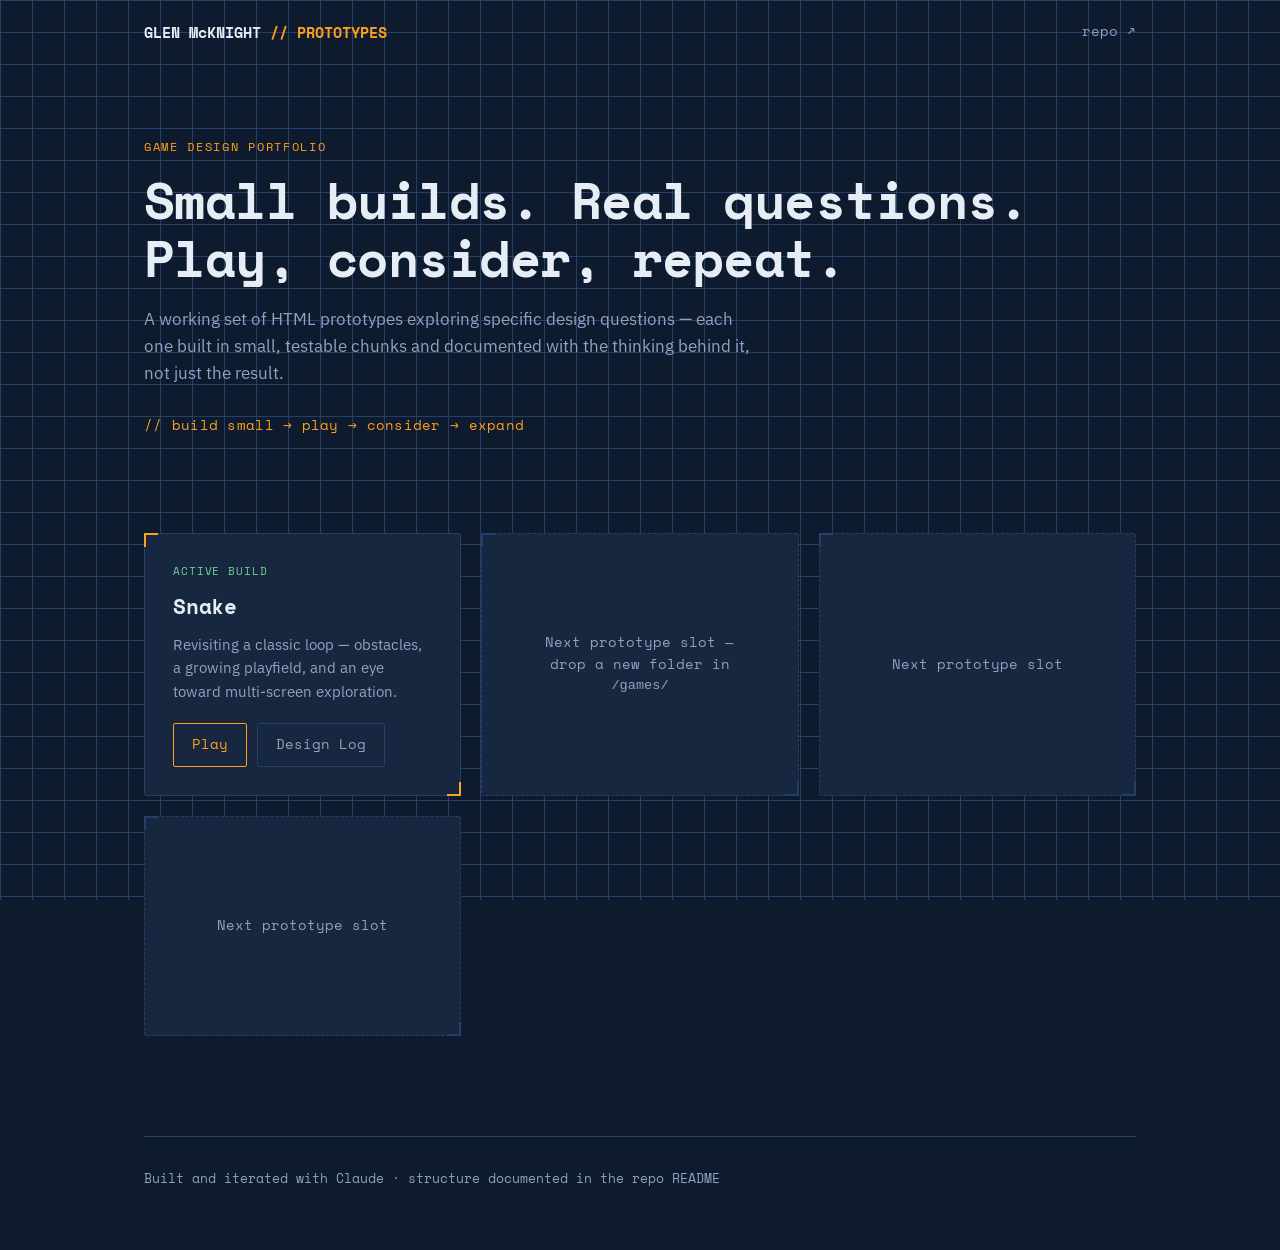
==== index.html @ 922ea966 "Added portfolio first take" ====
<!DOCTYPE html>
<html lang="en">
<head>
<meta charset="UTF-8">
<meta name="viewport" content="width=device-width, initial-scale=1.0">
<title>Glen McKnight — Game Design Prototypes</title>
<link rel="stylesheet" href="shared/style.css">
<style>
  .hero {
    padding: 64px 0 56px;
  }
  .hero h1 {
    font-size: clamp(2rem, 5vw, 3.2rem);
    margin-top: 14px;
    line-height: 1.15;
  }
  .hero p.lede {
    font-family: var(--sans);
    font-size: 1.05rem;
    color: var(--text-dim);
    max-width: 620px;
    margin-top: 18px;
  }
  .philosophy {
    margin-top: 28px;
    font-family: var(--mono);
    font-size: 0.85rem;
    color: var(--accent);
    letter-spacing: 0.02em;
  }

  .grid {
    display: grid;
    grid-template-columns: repeat(auto-fill, minmax(280px, 1fr));
    gap: 20px;
    padding: 40px 0 20px;
  }

  .card {
    display: flex;
    flex-direction: column;
    justify-content: space-between;
    min-height: 220px;
  }
  .card .status {
    font-family: var(--mono);
    font-size: 0.7rem;
    letter-spacing: 0.08em;
    text-transform: uppercase;
    color: var(--ok);
    margin-bottom: 10px;
  }
  .card .status.dev { color: var(--accent); }
  .card .status.idea { color: var(--text-dim); }

  .card h2 {
    font-size: 1.3rem;
  }
  .card p.tagline {
    color: var(--text-dim);
    font-size: 0.92rem;
    margin: 10px 0 20px;
  }
  .card .links {
    display: flex;
    gap: 10px;
    flex-wrap: wrap;
  }

  .card.placeholder {
    border-style: dashed;
    align-items: center;
    justify-content: center;
    text-align: center;
    color: var(--text-dim);
    font-family: var(--mono);
    font-size: 0.85rem;
  }
  .card.placeholder::before,
  .card.placeholder::after { border-color: var(--grid-line); }
</style>
</head>
<body>
<div class="container">

  <nav class="site-nav">
    <div class="brand">GLEN McKNIGHT <span>// PROTOTYPES</span></div>
    <a class="back" href="https://github.com/glencmcknight/AIPrototypes">repo ↗</a>
  </nav>

  <section class="hero">
    <div class="eyebrow">Game Design Portfolio</div>
    <h1>Small builds. Real questions.<br>Play, consider, repeat.</h1>
    <p class="lede">
      A working set of HTML prototypes exploring specific design questions —
      each one built in small, testable chunks and documented with the
      thinking behind it, not just the result.
    </p>
    <div class="philosophy">// build small → play → consider → expand</div>
  </section>

  <section class="grid">

    <div class="panel card">
      <div>
        <div class="status">Active build</div>
        <h2>Snake</h2>
        <p class="tagline">
          Revisiting a classic loop — obstacles, a growing playfield,
          and an eye toward multi-screen exploration.
        </p>
      </div>
      <div class="links">
        <a class="btn" href="games/snake/index.html">Play</a>
        <a class="btn ghost" href="games/snake/writeup.html">Design Log</a>
      </div>
    </div>

    <div class="panel card placeholder">
      Next prototype slot —<br>drop a new folder in <code>/games/</code>
    </div>

    <div class="panel card placeholder">
      Next prototype slot
    </div>

    <div class="panel card placeholder">
      Next prototype slot
    </div>

  </section>

  <footer>
    Built and iterated with Claude · structure documented in the repo README
  </footer>

</div>
</body>
</html>
---- shared/style.css ----
/* ============================================================
   Portfolio shared stylesheet — "blueprint schematic" system
   ============================================================ */

@import url('https://fonts.googleapis.com/css2?family=Space+Mono:wght@400;700&family=IBM+Plex+Sans:wght@400;500;600&display=swap');

:root {
  --ink: #0E1A2E;
  --panel: #16273F;
  --panel-raised: #1C3153;
  --grid-line: #24406A;
  --text: #E7EDF5;
  --text-dim: #8FA3BF;
  --accent: #FF9F1C;
  --accent-dim: #B97524;
  --ok: #6FCF97;

  --mono: 'Space Mono', 'Courier New', monospace;
  --sans: 'IBM Plex Sans', -apple-system, BlinkMacSystemFont, sans-serif;

  --radius: 2px;
}

* { box-sizing: border-box; }

html { scroll-behavior: smooth; }

body {
  margin: 0;
  background-color: var(--ink);
  background-image:
    linear-gradient(var(--grid-line) 1px, transparent 1px),
    linear-gradient(90deg, var(--grid-line) 1px, transparent 1px);
  background-size: 32px 32px;
  background-attachment: fixed;
  color: var(--text);
  font-family: var(--sans);
  line-height: 1.6;
  -webkit-font-smoothing: antialiased;
}

@media (prefers-reduced-motion: reduce) {
  * { animation: none !important; transition: none !important; }
}

a { color: var(--accent); text-decoration: none; }
a:hover { text-decoration: underline; }
a:focus-visible, button:focus-visible {
  outline: 2px solid var(--accent);
  outline-offset: 2px;
}

.eyebrow {
  font-family: var(--mono);
  font-size: 0.75rem;
  letter-spacing: 0.14em;
  text-transform: uppercase;
  color: var(--accent);
}

h1, h2, h3 {
  font-family: var(--mono);
  font-weight: 700;
  margin: 0;
  letter-spacing: -0.01em;
}

.container {
  max-width: 1040px;
  margin: 0 auto;
  padding: 0 24px;
}

/* ---------- Blueprint panel: the signature framing device ---------- */

.panel {
  position: relative;
  background: var(--panel);
  border: 1px solid var(--grid-line);
  border-radius: var(--radius);
  padding: 28px;
}

.panel::before,
.panel::after,
.panel .corner-tl,
.panel .corner-br {
  content: "";
  position: absolute;
  width: 12px;
  height: 12px;
  pointer-events: none;
}

.panel::before {
  top: -1px; left: -1px;
  border-top: 2px solid var(--accent);
  border-left: 2px solid var(--accent);
}

.panel::after {
  bottom: -1px; right: -1px;
  border-bottom: 2px solid var(--accent);
  border-right: 2px solid var(--accent);
}

/* ---------- Top nav ---------- */

.site-nav {
  display: flex;
  align-items: center;
  justify-content: space-between;
  padding: 20px 0;
  border-bottom: 1px solid var(--grid-line);
  margin-bottom: 8px;
}

.site-nav .brand {
  font-family: var(--mono);
  font-weight: 700;
  font-size: 0.95rem;
  color: var(--text);
}

.site-nav .brand span { color: var(--accent); }

.site-nav a.back {
  font-family: var(--mono);
  font-size: 0.85rem;
  color: var(--text-dim);
}
.site-nav a.back:hover { color: var(--accent); }

/* ---------- Buttons ---------- */

.btn {
  display: inline-block;
  font-family: var(--mono);
  font-size: 0.85rem;
  padding: 10px 18px;
  border: 1px solid var(--accent);
  border-radius: var(--radius);
  color: var(--accent);
  background: transparent;
  cursor: pointer;
  transition: background 0.15s ease, color 0.15s ease;
}
.btn:hover {
  background: var(--accent);
  color: var(--ink);
  text-decoration: none;
}

.btn.ghost {
  border-color: var(--grid-line);
  color: var(--text-dim);
}
.btn.ghost:hover {
  background: var(--panel-raised);
  color: var(--text);
}

footer {
  margin-top: 80px;
  padding: 32px 0 60px;
  border-top: 1px solid var(--grid-line);
  color: var(--text-dim);
  font-family: var(--mono);
  font-size: 0.8rem;
}
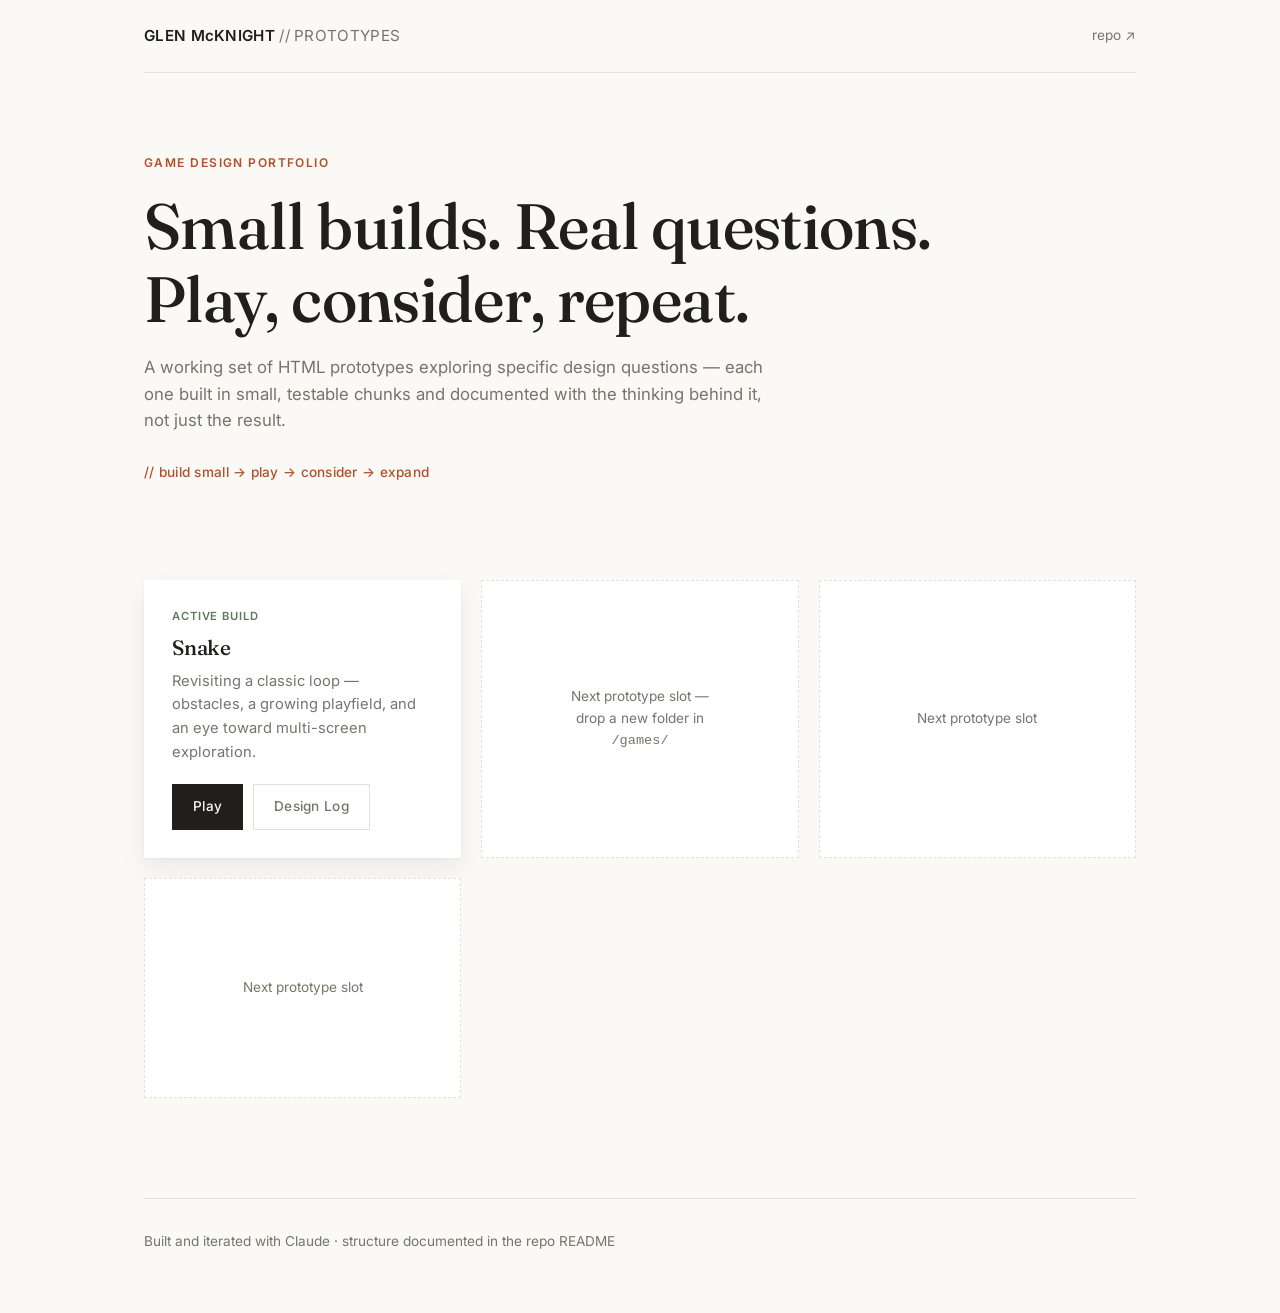
==== commit 88878b16: "Retheme portfolio site from dark tech/grid look to light editorial style Replaces shared/style.css (" ====
--- a/index.html
+++ b/index.html
@@ -7,12 +7,11 @@
 <link rel="stylesheet" href="shared/style.css">
 <style>
   .hero {
-    padding: 64px 0 56px;
+    padding: 72px 0 56px;
   }
   .hero h1 {
-    font-size: clamp(2rem, 5vw, 3.2rem);
-    margin-top: 14px;
-    line-height: 1.15;
+    font-size: clamp(2.4rem, 6vw, 4rem);
+    margin-top: 16px;
   }
   .hero p.lede {
     font-family: var(--sans);
@@ -23,7 +22,8 @@
   }
   .philosophy {
     margin-top: 28px;
-    font-family: var(--mono);
+    font-family: var(--sans);
+    font-weight: 500;
     font-size: 0.85rem;
     color: var(--accent);
     letter-spacing: 0.02em;
@@ -41,9 +41,15 @@
     flex-direction: column;
     justify-content: space-between;
     min-height: 220px;
+    transition: box-shadow 0.15s ease, transform 0.15s ease;
+  }
+  .card:not(.placeholder):hover {
+    box-shadow: 0 4px 8px rgba(32, 31, 29, 0.06), 0 16px 32px rgba(32, 31, 29, 0.1);
+    transform: translateY(-2px);
   }
   .card .status {
-    font-family: var(--mono);
+    font-family: var(--sans);
+    font-weight: 600;
     font-size: 0.7rem;
     letter-spacing: 0.08em;
     text-transform: uppercase;
@@ -68,16 +74,15 @@
   }
 
   .card.placeholder {
-    border-style: dashed;
+    border: 1px dashed var(--border);
+    box-shadow: none;
     align-items: center;
     justify-content: center;
     text-align: center;
     color: var(--text-dim);
-    font-family: var(--mono);
+    font-family: var(--sans);
     font-size: 0.85rem;
   }
-  .card.placeholder::before,
-  .card.placeholder::after { border-color: var(--grid-line); }
 </style>
 </head>
 <body>
--- a/shared/style.css
+++ b/shared/style.css
@@ -1,24 +1,24 @@
 /* ============================================================
-   Portfolio shared stylesheet — "blueprint schematic" system
+   Portfolio shared stylesheet — clean editorial system
    ============================================================ */
 
-@import url('https://fonts.googleapis.com/css2?family=Space+Mono:wght@400;700&family=IBM+Plex+Sans:wght@400;500;600&display=swap');
+@import url('https://fonts.googleapis.com/css2?family=Fraunces:ital,opsz,wght@0,9..144,400;0,9..144,500;0,9..144,600;1,9..144,500&family=Inter:wght@400;500;600&display=swap');
 
 :root {
-  --ink: #0E1A2E;
-  --panel: #16273F;
-  --panel-raised: #1C3153;
-  --grid-line: #24406A;
-  --text: #E7EDF5;
-  --text-dim: #8FA3BF;
-  --accent: #FF9F1C;
-  --accent-dim: #B97524;
-  --ok: #6FCF97;
+  --bg: #FAF9F6;
+  --surface: #FFFFFF;
+  --border: #E5E1D8;
+  --text: #201F1D;
+  --text-dim: #79746B;
+  --accent: #B2502A;
+  --accent-soft: #F4E4DB;
+  --ok: #5C7A5E;
+  --ok-soft: #E7ECE3;
 
-  --mono: 'Space Mono', 'Courier New', monospace;
-  --sans: 'IBM Plex Sans', -apple-system, BlinkMacSystemFont, sans-serif;
+  --serif: 'Fraunces', Georgia, 'Times New Roman', serif;
+  --sans: 'Inter', -apple-system, BlinkMacSystemFont, 'Segoe UI', sans-serif;
 
-  --radius: 2px;
+  --radius: 0;
 }
 
 * { box-sizing: border-box; }
@@ -27,12 +27,7 @@
 
 body {
   margin: 0;
-  background-color: var(--ink);
-  background-image:
-    linear-gradient(var(--grid-line) 1px, transparent 1px),
-    linear-gradient(90deg, var(--grid-line) 1px, transparent 1px);
-  background-size: 32px 32px;
-  background-attachment: fixed;
+  background: var(--bg);
   color: var(--text);
   font-family: var(--sans);
   line-height: 1.6;
@@ -51,18 +46,20 @@
 }
 
 .eyebrow {
-  font-family: var(--mono);
+  font-family: var(--sans);
+  font-weight: 600;
   font-size: 0.75rem;
-  letter-spacing: 0.14em;
+  letter-spacing: 0.12em;
   text-transform: uppercase;
   color: var(--accent);
 }
 
 h1, h2, h3 {
-  font-family: var(--mono);
-  font-weight: 700;
+  font-family: var(--serif);
+  font-weight: 500;
   margin: 0;
   letter-spacing: -0.01em;
+  line-height: 1.15;
 }
 
 .container {
@@ -71,37 +68,13 @@
   padding: 0 24px;
 }
 
-/* ---------- Blueprint panel: the signature framing device ---------- */
+/* ---------- Panel: elevated surface ---------- */
 
 .panel {
-  position: relative;
-  background: var(--panel);
-  border: 1px solid var(--grid-line);
+  background: var(--surface);
   border-radius: var(--radius);
   padding: 28px;
-}
-
-.panel::before,
-.panel::after,
-.panel .corner-tl,
-.panel .corner-br {
-  content: "";
-  position: absolute;
-  width: 12px;
-  height: 12px;
-  pointer-events: none;
-}
-
-.panel::before {
-  top: -1px; left: -1px;
-  border-top: 2px solid var(--accent);
-  border-left: 2px solid var(--accent);
-}
-
-.panel::after {
-  bottom: -1px; right: -1px;
-  border-bottom: 2px solid var(--accent);
-  border-right: 2px solid var(--accent);
+  box-shadow: 0 1px 2px rgba(32, 31, 29, 0.05), 0 10px 24px rgba(32, 31, 29, 0.07);
 }
 
 /* ---------- Top nav ---------- */
@@ -110,22 +83,23 @@
   display: flex;
   align-items: center;
   justify-content: space-between;
-  padding: 20px 0;
-  border-bottom: 1px solid var(--grid-line);
+  padding: 24px 0;
+  border-bottom: 1px solid var(--border);
   margin-bottom: 8px;
 }
 
 .site-nav .brand {
-  font-family: var(--mono);
-  font-weight: 700;
+  font-family: var(--sans);
+  font-weight: 600;
   font-size: 0.95rem;
+  letter-spacing: 0.02em;
   color: var(--text);
 }
 
-.site-nav .brand span { color: var(--accent); }
+.site-nav .brand span { color: var(--text-dim); font-weight: 400; }
 
 .site-nav a.back {
-  font-family: var(--mono);
+  font-family: var(--sans);
   font-size: 0.85rem;
   color: var(--text-dim);
 }
@@ -135,36 +109,41 @@
 
 .btn {
   display: inline-block;
-  font-family: var(--mono);
+  font-family: var(--sans);
+  font-weight: 500;
   font-size: 0.85rem;
-  padding: 10px 18px;
-  border: 1px solid var(--accent);
+  letter-spacing: 0.02em;
+  padding: 11px 20px;
+  border: 1px solid var(--text);
   border-radius: var(--radius);
-  color: var(--accent);
-  background: transparent;
+  color: var(--bg);
+  background: var(--text);
   cursor: pointer;
-  transition: background 0.15s ease, color 0.15s ease;
+  transition: background 0.15s ease, color 0.15s ease, border-color 0.15s ease;
 }
 .btn:hover {
   background: var(--accent);
-  color: var(--ink);
+  border-color: var(--accent);
+  color: var(--bg);
   text-decoration: none;
 }
 
 .btn.ghost {
-  border-color: var(--grid-line);
+  border-color: var(--border);
   color: var(--text-dim);
+  background: transparent;
 }
 .btn.ghost:hover {
-  background: var(--panel-raised);
+  background: var(--surface);
+  border-color: var(--text-dim);
   color: var(--text);
 }
 
 footer {
   margin-top: 80px;
   padding: 32px 0 60px;
-  border-top: 1px solid var(--grid-line);
+  border-top: 1px solid var(--border);
   color: var(--text-dim);
-  font-family: var(--mono);
-  font-size: 0.8rem;
+  font-family: var(--sans);
+  font-size: 0.85rem;
 }
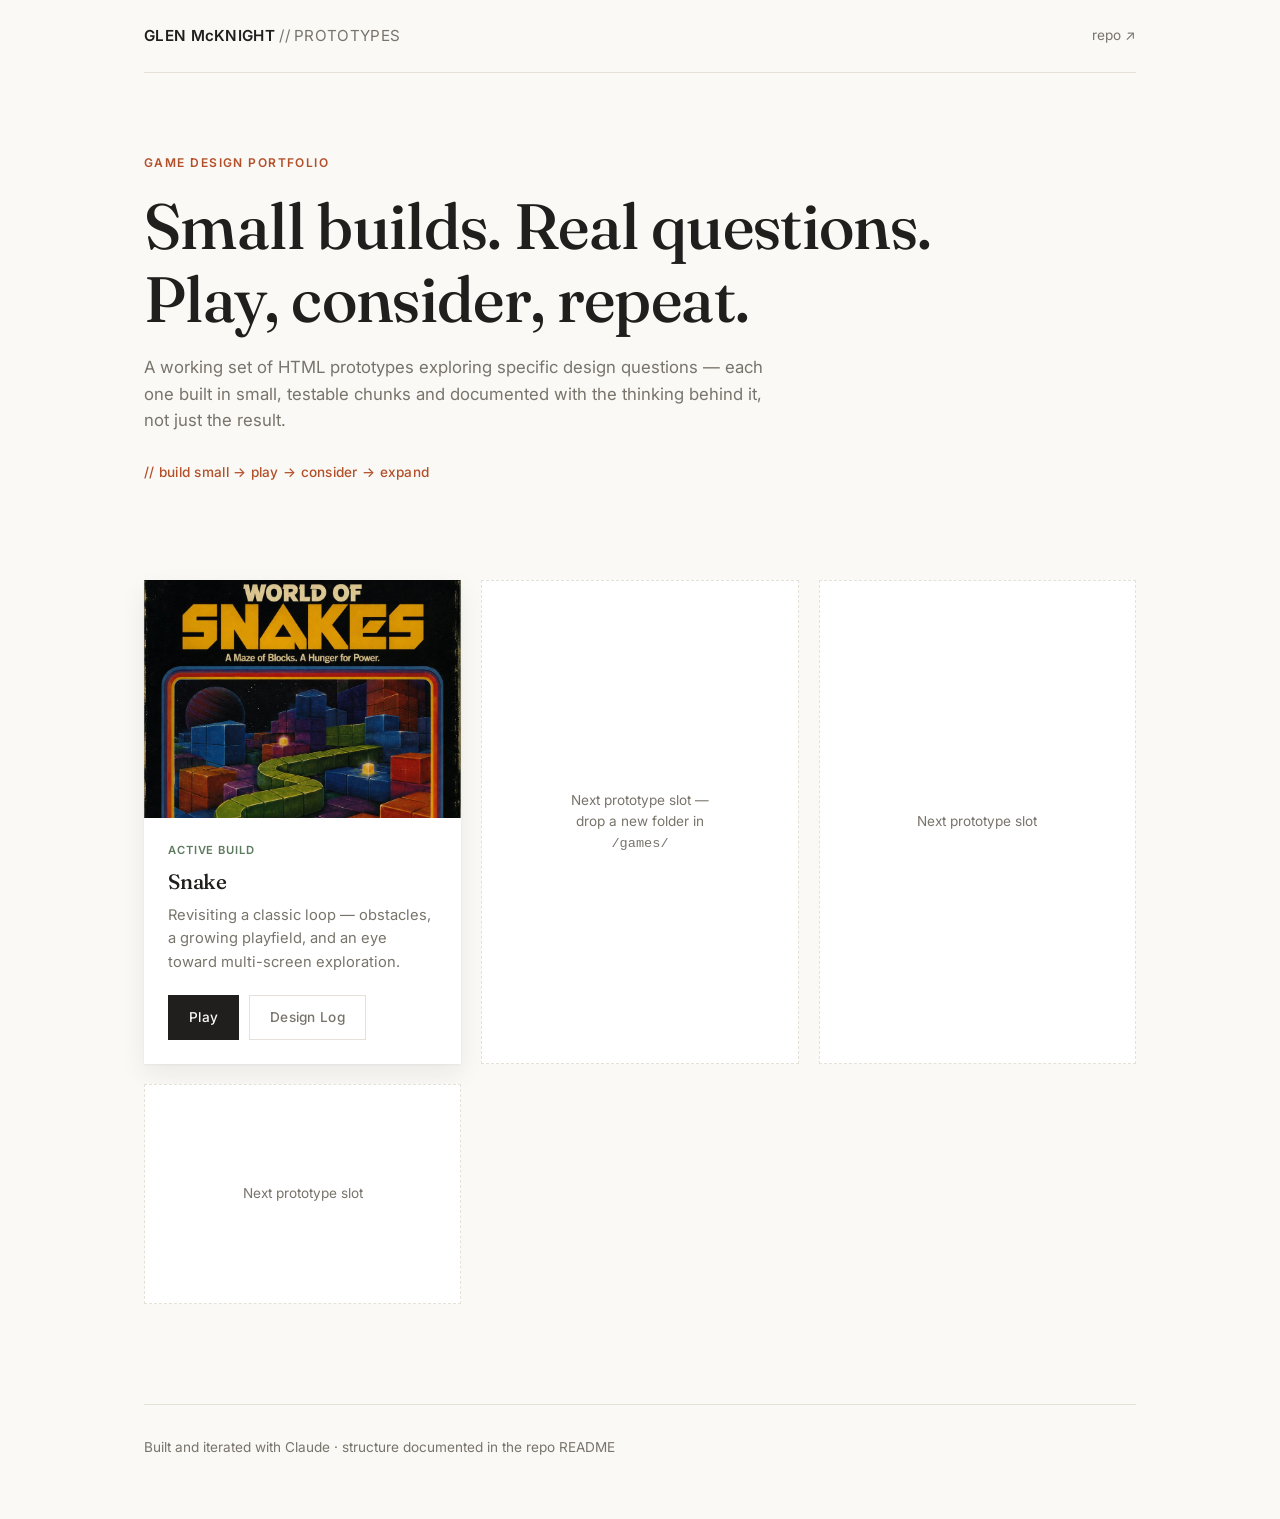
==== commit 3aeee5d5: "Add hero card images, unify hover animation, remove timeline connector line Adds games/snake/assets/" ====
--- a/index.html
+++ b/index.html
@@ -39,13 +39,22 @@
   .card {
     display: flex;
     flex-direction: column;
+    padding: 0;
+    overflow: hidden;
+  }
+  .card-image {
+    display: block;
+    width: 100%;
+    aspect-ratio: 4 / 3;
+    object-fit: cover;
+    object-position: 50% 20%;
+  }
+  .card-body {
+    flex: 1;
+    display: flex;
+    flex-direction: column;
     justify-content: space-between;
-    min-height: 220px;
-    transition: box-shadow 0.15s ease, transform 0.15s ease;
-  }
-  .card:not(.placeholder):hover {
-    box-shadow: 0 4px 8px rgba(32, 31, 29, 0.06), 0 16px 32px rgba(32, 31, 29, 0.1);
-    transform: translateY(-2px);
+    padding: 24px;
   }
   .card .status {
     font-family: var(--sans);
@@ -76,12 +85,18 @@
   .card.placeholder {
     border: 1px dashed var(--border);
     box-shadow: none;
+    padding: 24px;
+    min-height: 220px;
     align-items: center;
     justify-content: center;
     text-align: center;
     color: var(--text-dim);
     font-family: var(--sans);
     font-size: 0.85rem;
+  }
+  .card.placeholder:hover {
+    box-shadow: none;
+    transform: none;
   }
 </style>
 </head>
@@ -107,17 +122,20 @@
   <section class="grid">
 
     <div class="panel card">
-      <div>
-        <div class="status">Active build</div>
-        <h2>Snake</h2>
-        <p class="tagline">
-          Revisiting a classic loop — obstacles, a growing playfield,
-          and an eye toward multi-screen exploration.
-        </p>
-      </div>
-      <div class="links">
-        <a class="btn" href="games/snake/index.html">Play</a>
-        <a class="btn ghost" href="games/snake/writeup.html">Design Log</a>
+      <img class="card-image" src="games/snake/assets/hero.jpg" alt="World of Snakes retro box art">
+      <div class="card-body">
+        <div>
+          <div class="status">Active build</div>
+          <h2>Snake</h2>
+          <p class="tagline">
+            Revisiting a classic loop — obstacles, a growing playfield,
+            and an eye toward multi-screen exploration.
+          </p>
+        </div>
+        <div class="links">
+          <a class="btn" href="games/snake/index.html">Play</a>
+          <a class="btn ghost" href="games/snake/writeup.html">Design Log</a>
+        </div>
       </div>
     </div>
 
--- a/shared/style.css
+++ b/shared/style.css
@@ -75,6 +75,11 @@
   border-radius: var(--radius);
   padding: 28px;
   box-shadow: 0 1px 2px rgba(32, 31, 29, 0.05), 0 10px 24px rgba(32, 31, 29, 0.07);
+  transition: box-shadow 0.15s ease, transform 0.15s ease;
+}
+.panel:hover {
+  box-shadow: 0 4px 8px rgba(32, 31, 29, 0.06), 0 16px 32px rgba(32, 31, 29, 0.1);
+  transform: translateY(-2px);
 }
 
 /* ---------- Top nav ---------- */
